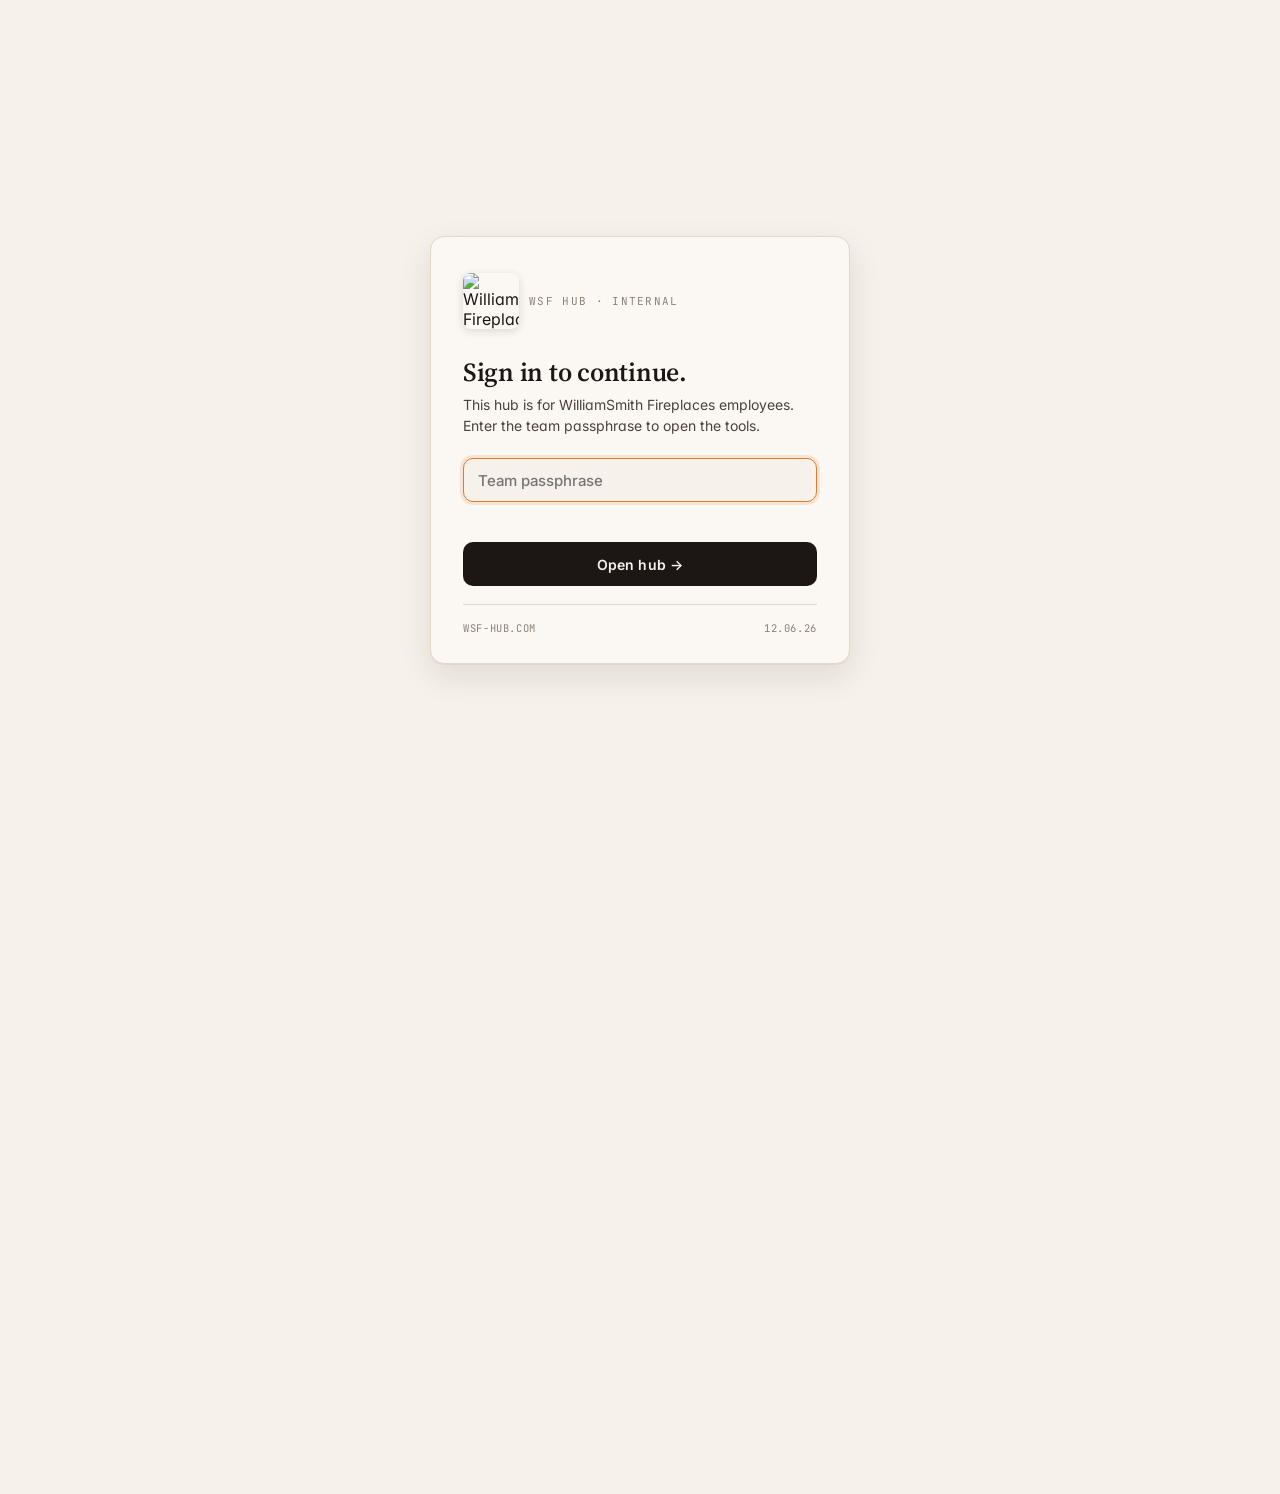
==== templates/ask.html @ b13383a4 "fix: serve correct /ask and /sop pages from Flask - /ask now renders ask.html (warm WSF Hub Internal" ====
<!doctype html>
<html lang="en">
<head>
<meta charset="utf-8" />
<meta name="viewport" content="width=device-width, initial-scale=1" />
<title>WSF Hub — Internal Tools</title>
<meta name="description" content="Internal hub for WilliamSmith Fireplaces employees." />
<link rel="preconnect" href="https://fonts.googleapis.com" />
<link rel="preconnect" href="https://fonts.gstatic.com" crossorigin />
<link href="https://fonts.googleapis.com/css2?family=Inter:wght@400;500;600;700&family=Source+Serif+4:ital,opsz,wght@0,8..60,500;0,8..60,600;1,8..60,500&family=JetBrains+Mono:wght@400;500&display=swap" rel="stylesheet" />
<style>
  :root {
    /* Colors — warm paper / dark ink, orange action accent matched to customer site */
    --bg:           #f6f1ea;        /* warm paper */
    --bg-elev:      #fbf8f3;        /* card surface */
    --bg-sunk:      #ede6dc;        /* recessed wells */
    --ink:          #1c1714;        /* near-black, warm */
    --ink-2:        #4a423b;        /* secondary text */
    --ink-3:        #8b8278;        /* tertiary / labels */
    --rule:         #e2d8c8;        /* divider lines */
    --rule-strong:  #c8bba5;
    --accent:       #e07a2c;        /* WSF orange */
    --accent-deep:  #b85d18;
    --accent-soft:  #f6e3d0;
    --ok:           #4f7a3a;
    --warn:         #c08a1a;
    --bad:          #b04a2c;

    --radius-sm: 6px;
    --radius:    10px;
    --radius-lg: 14px;

    --font-ui:    'Inter', -apple-system, BlinkMacSystemFont, sans-serif;
    --font-display: 'Source Serif 4', 'Source Serif Pro', Georgia, serif;
    --font-mono:  'JetBrains Mono', ui-monospace, Menlo, monospace;

    --shadow-sm: 0 1px 0 rgba(28,23,20,0.04), 0 1px 2px rgba(28,23,20,0.04);
    --shadow:    0 1px 0 rgba(28,23,20,0.04), 0 4px 12px rgba(28,23,20,0.06);
    --shadow-lg: 0 1px 0 rgba(28,23,20,0.04), 0 12px 32px rgba(28,23,20,0.10);
  }

  * { box-sizing: border-box; }
  html, body { margin: 0; padding: 0; }
  body {
    font-family: var(--font-ui);
    background: var(--bg);
    color: var(--ink);
    -webkit-font-smoothing: antialiased;
    text-rendering: optimizeLegibility;
    min-height: 100vh;
    font-feature-settings: "ss01", "cv11";
  }

  /* Subtle paper grain — very low contrast diagonal stripes */
  body::before {
    content: "";
    position: fixed; inset: 0;
    pointer-events: none;
    background-image: repeating-linear-gradient(
      135deg,
      rgba(28,23,20,0.012) 0 1px,
      transparent 1px 6px
    );
    z-index: 0;
  }

  /* ─── Gate ─── */
  .gate {
    position: fixed; inset: 0;
    z-index: 50;
    display: grid; place-items: center;
    background: var(--bg);
    transition: opacity .35s ease, visibility .35s;
  }
  .gate.hidden { opacity: 0; visibility: hidden; }
  .gate-card {
    width: min(420px, calc(100% - 32px));
    background: var(--bg-elev);
    border: 1px solid var(--rule);
    border-radius: var(--radius-lg);
    padding: 36px 32px 28px;
    box-shadow: var(--shadow-lg);
    text-align: left;
  }
  .gate-mark {
    display: flex; align-items: center; gap: 10px;
    margin-bottom: 28px;
  }
  .gate-mark .logo-glyph { width: 56px; height: 56px; border-radius: 8px; object-fit: cover; box-shadow: 0 2px 8px rgba(28,23,20,0.15); }
  .gate-mark span {
    font-family: var(--font-mono);
    font-size: 11px;
    letter-spacing: 0.12em;
    text-transform: uppercase;
    color: var(--ink-3);
  }
  .gate h1 {
    font-family: var(--font-display);
    font-weight: 600;
    font-size: 26px;
    line-height: 1.2;
    margin: 0 0 6px;
    letter-spacing: -0.01em;
  }
  .gate p {
    color: var(--ink-2);
    font-size: 14px;
    margin: 0 0 22px;
    line-height: 1.5;
  }
  .gate-form { display: flex; flex-direction: column; gap: 10px; }
  .gate-input {
    width: 100%;
    height: 44px;
    padding: 0 14px;
    background: var(--bg);
    border: 1px solid var(--rule);
    border-radius: var(--radius);
    font: 500 15px var(--font-ui);
    color: var(--ink);
    outline: none;
    transition: border-color .15s, box-shadow .15s;
  }
  .gate-input:focus {
    border-color: var(--accent);
    box-shadow: 0 0 0 3px rgba(224,122,44,0.15);
  }
  .gate-input.error {
    border-color: var(--bad);
    animation: shake .35s;
  }
  @keyframes shake {
    0%,100%{ transform: translateX(0); }
    25%{ transform: translateX(-4px); }
    75%{ transform: translateX(4px); }
  }
  .gate-btn {
    height: 44px;
    border: 0;
    border-radius: var(--radius);
    background: var(--ink);
    color: var(--bg);
    font: 600 14px var(--font-ui);
    letter-spacing: 0.01em;
    cursor: pointer;
    transition: background .15s, transform .05s;
  }
  .gate-btn:hover { background: #2a2320; }
  .gate-btn:active { transform: translateY(1px); }
  .gate-foot {
    margin-top: 18px;
    padding-top: 16px;
    border-top: 1px solid var(--rule);
    font-family: var(--font-mono);
    font-size: 10.5px;
    letter-spacing: 0.06em;
    color: var(--ink-3);
    display: flex; justify-content: space-between;
  }
  .gate-error {
    color: var(--bad);
    font-size: 12.5px;
    min-height: 16px;
    margin: 4px 2px 0;
  }

  /* ─── App shell ─── */
  .app {
    position: relative;
    z-index: 1;
    min-height: 100vh;
    display: flex; flex-direction: column;
    opacity: 0;
    transition: opacity .4s ease;
  }
  .app.ready { opacity: 1; }

  /* Header */
  header {
    border-bottom: 1px solid var(--rule);
    background: rgba(246,241,234,0.85);
    backdrop-filter: blur(8px);
    position: sticky; top: 0; z-index: 10;
  }
  .header-inner {
    max-width: 1180px;
    margin: 0 auto;
    padding: 14px 28px;
    display: flex; align-items: center; gap: 24px;
  }
  .brand {
    display: flex; align-items: center; gap: 10px;
    text-decoration: none;
    color: inherit;
  }
  .logo-glyph {
    width: 36px; height: 36px;
    flex: 0 0 auto;
    border-radius: 6px;
    object-fit: cover;
    box-shadow: 0 1px 3px rgba(28,23,20,0.18);
  }
  .gate-mark .logo-glyph { width: 56px; height: 56px; }
  .brand-name {
    display: flex; flex-direction: column; line-height: 1;
  }
  .brand-name .word {
    font-family: var(--font-display);
    font-weight: 600;
    font-size: 17px;
    letter-spacing: -0.005em;
  }
  .brand-name .sub {
    font-family: var(--font-mono);
    font-size: 9.5px;
    letter-spacing: 0.18em;
    text-transform: uppercase;
    color: var(--ink-3);
    margin-top: 4px;
  }

  .header-meta {
    margin-left: auto;
    display: flex; align-items: center; gap: 14px;
    font-family: var(--font-mono);
    font-size: 11px;
    color: var(--ink-2);
  }
  .header-date {
    letter-spacing: 0.04em;
    text-transform: uppercase;
    color: var(--ink-3);
  }
  .status-row { display: flex; gap: 8px; }
  .status-chip {
    display: inline-flex; align-items: center; gap: 6px;
    padding: 5px 9px 5px 8px;
    background: var(--bg-elev);
    border: 1px solid var(--rule);
    border-radius: 999px;
    font-family: var(--font-mono);
    font-size: 10.5px;
    letter-spacing: 0.04em;
    color: var(--ink-2);
    cursor: default;
    transition: border-color .15s;
  }
  .status-chip:hover { border-color: var(--rule-strong); }
  .status-dot {
    width: 6px; height: 6px;
    border-radius: 50%;
    background: var(--ok);
    box-shadow: 0 0 0 2px rgba(79,122,58,0.18);
    flex: 0 0 auto;
  }
  .status-chip.warn .status-dot { background: var(--warn); box-shadow: 0 0 0 2px rgba(192,138,26,0.18); }
  .status-chip.bad  .status-dot { background: var(--bad);  box-shadow: 0 0 0 2px rgba(176,74,44,0.18); }

  /* Hero */
  main {
    flex: 1;
    max-width: 880px;
    margin: 0 auto;
    padding: 64px 28px 80px;
    width: 100%;
  }

  .hero {
    text-align: center;
    margin-bottom: 32px;
  }
  .eyebrow {
    display: inline-flex; align-items: center; gap: 8px;
    padding: 6px 12px;
    background: var(--accent-soft);
    border-radius: 999px;
    font-family: var(--font-mono);
    font-size: 10.5px;
    letter-spacing: 0.14em;
    text-transform: uppercase;
    color: var(--accent-deep);
    margin-bottom: 20px;
  }
  .eyebrow::before {
    content: "";
    width: 5px; height: 5px; border-radius: 50%;
    background: var(--accent);
  }
  h1.hero-title {
    font-family: var(--font-display);
    font-weight: 600;
    font-size: clamp(34px, 5vw, 48px);
    line-height: 1.08;
    letter-spacing: -0.018em;
    margin: 0 0 14px;
    color: var(--ink);
    text-wrap: balance;
  }
  h1.hero-title em {
    font-style: italic;
    color: var(--accent-deep);
    font-weight: 500;
  }
  .hero-sub {
    font-size: 15.5px;
    color: var(--ink-2);
    margin: 0 auto;
    max-width: 540px;
    line-height: 1.55;
    text-wrap: pretty;
  }

  /* Search label */
  .search-label {
    text-align: center;
    font-family: var(--font-display);
    font-weight: 600;
    font-size: 28px;
    letter-spacing: -0.01em;
    color: var(--ink);
    margin: 12px 0 0;
  }

  /* Search */
  .search-wrap {
    margin: 36px auto 0;
    max-width: 720px;
    position: relative;
  }
  .search-shell {
    background: var(--bg-elev);
    border: 1px solid var(--rule);
    border-radius: var(--radius-lg);
    box-shadow: var(--shadow);
    transition: border-color .15s, box-shadow .15s;
    overflow: hidden;
  }
  .search-shell:focus-within {
    border-color: var(--accent);
    box-shadow: 0 0 0 4px rgba(224,122,44,0.12), var(--shadow);
  }
  .search-input-row {
    display: flex; align-items: stretch;
  }
  .search-icon {
    display: grid; place-items: center;
    padding-left: 18px;
    color: var(--ink-3);
    flex: 0 0 auto;
  }
  .search-input {
    flex: 1;
    border: 0;
    background: transparent;
    padding: 18px 14px 18px 12px;
    font: 400 16px var(--font-ui);
    color: var(--ink);
    outline: none;
    resize: none;
    line-height: 1.5;
    font-family: var(--font-ui);
    min-height: 56px;
    max-height: 200px;
  }
  .search-input::placeholder { color: var(--ink-3); }
  .search-actions {
    display: flex; align-items: flex-end;
    padding: 10px 10px 10px 0;
  }
  .ask-btn {
    display: inline-flex; align-items: center; gap: 8px;
    height: 40px;
    padding: 0 16px 0 14px;
    background: var(--accent);
    border: 0;
    color: white;
    border-radius: 8px;
    font: 600 13.5px var(--font-ui);
    cursor: pointer;
    transition: background .15s, transform .05s;
    letter-spacing: 0.005em;
  }
  .ask-btn:hover { background: var(--accent-deep); }
  .ask-btn:active { transform: translateY(1px); }
  .ask-btn:disabled { background: var(--rule-strong); cursor: not-allowed; }
  .ask-btn svg { transition: transform .2s; }
  .ask-btn:hover svg { transform: translateX(2px); }

  .search-foot {
    border-top: 1px solid var(--rule);
    padding: 10px 16px;
    display: flex; align-items: center; justify-content: space-between;
    font-family: var(--font-mono);
    font-size: 10.5px;
    color: var(--ink-3);
    letter-spacing: 0.04em;
    text-transform: uppercase;
  }
  .search-foot .kbd {
    display: inline-flex; gap: 4px;
  }
  .kbd-key {
    font-family: var(--font-mono);
    background: var(--bg);
    border: 1px solid var(--rule);
    border-bottom-width: 2px;
    border-radius: 4px;
    padding: 1px 5px;
    color: var(--ink-2);
    font-size: 10px;
  }

  /* Suggestion chips */
  .suggestions {
    display: flex; flex-wrap: wrap; gap: 8px;
    justify-content: center;
    margin-top: 18px;
  }
  .suggest-chip {
    background: transparent;
    border: 1px dashed var(--rule-strong);
    color: var(--ink-2);
    padding: 7px 12px;
    border-radius: 999px;
    font: 500 12.5px var(--font-ui);
    cursor: pointer;
    transition: all .15s;
  }
  .suggest-chip:hover {
    background: var(--accent-soft);
    border-color: var(--accent);
    border-style: solid;
    color: var(--accent-deep);
  }

  /* Section heading */
  .section {
    margin-top: 64px;
  }
  .section-head {
    display: flex; align-items: baseline; gap: 12px;
    margin-bottom: 18px;
    padding-bottom: 12px;
    border-bottom: 1px solid var(--rule);
  }
  .section-num {
    font-family: var(--font-mono);
    font-size: 11px;
    letter-spacing: 0.1em;
    color: var(--accent);
    font-weight: 500;
  }
  .section-title {
    font-family: var(--font-display);
    font-weight: 600;
    font-size: 18px;
    letter-spacing: -0.005em;
    color: var(--ink);
  }
  .section-meta {
    margin-left: auto;
    font-family: var(--font-mono);
    font-size: 10.5px;
    letter-spacing: 0.06em;
    text-transform: uppercase;
    color: var(--ink-3);
  }
  .section-meta a {
    color: var(--ink-3);
    text-decoration: none;
    border-bottom: 1px dotted var(--ink-3);
    transition: color .15s, border-color .15s;
  }
  .section-meta a:hover { color: var(--accent); border-color: var(--accent); }
  .section-meta button {
    background: transparent; border: 0;
    font: inherit; color: inherit;
    cursor: pointer; padding: 0;
    border-bottom: 1px dotted currentColor;
  }
  .section-meta button:hover { color: var(--accent); }

  /* Tools grid */
  .tools-grid {
    display: grid;
    grid-template-columns: repeat(2, 1fr);
    grid-auto-rows: min-content;
    align-items: start;
    gap: 14px;
  }
  @media (min-width: 880px) {
    .tools-grid { grid-template-columns: repeat(4, 1fr); }
  }
  @media (max-width: 520px) {
    .tools-grid { grid-template-columns: 1fr; }
    .header-meta .header-date { display: none; }
  }
  .tool-card {
    display: flex; flex-direction: column;
    background: var(--bg-elev);
    border: 1px solid var(--rule);
    border-radius: var(--radius-lg);
    padding: 22px 22px 20px;
    text-decoration: none;
    color: inherit;
    transition: border-color .15s, transform .15s, box-shadow .15s;
    position: relative;
    min-height: 168px;
    align-self: start;
  }
  .tool-card:hover {
    border-color: var(--rule-strong);
    transform: translateY(-2px);
    box-shadow: var(--shadow);
  }
  .tool-icon {
    width: 36px; height: 36px;
    border-radius: 9px;
    background: var(--accent-soft);
    color: var(--accent-deep);
    display: grid; place-items: center;
    margin-bottom: 14px;
    transition: background .2s, color .2s;
  }
  .tool-card:hover .tool-icon {
    background: var(--accent);
    color: white;
  }
  .tool-name {
    font: 600 15.5px var(--font-ui);
    letter-spacing: -0.005em;
    margin-bottom: 4px;
  }
  .tool-desc {
    font-size: 13px;
    color: var(--ink-2);
    line-height: 1.45;
    flex: 1;
  }
  .tool-sublist {
    list-style: none;
    margin: 10px 0 0;
    padding: 0;
    display: flex; flex-direction: column; gap: 4px;
    font: 500 11.5px var(--font-mono);
    color: var(--ink-3);
    letter-spacing: 0.01em;
  }
  .tool-sublist li {
    display: flex; align-items: center; gap: 7px;
    line-height: 1.35;
  }
  .tool-sublist li::before {
    content: "";
    width: 4px; height: 4px;
    border-radius: 50%;
    background: var(--rule-strong);
    flex: 0 0 auto;
    transition: background .15s;
  }
  .tool-card:hover .tool-sublist li::before { background: var(--accent); }
  .tool-foot {
    display: flex; align-items: center; justify-content: space-between;
    margin-top: 14px;
    font-family: var(--font-mono);
    font-size: 10px;
    letter-spacing: 0.08em;
    text-transform: uppercase;
    color: var(--ink-3);
  }
  .tool-foot .arrow {
    transition: transform .15s;
  }
  .tool-card:hover .tool-foot .arrow {
    transform: translateX(3px);
    color: var(--accent);
  }

  /* WIP bucket card */
  /* Tool readiness battery (top-right corner of tile) */
  .tool-battery {
    position: absolute; top: 14px; right: 14px;
    display: inline-flex; align-items: center; gap: 5px;
    font-family: 'JetBrains Mono', ui-monospace, monospace;
    font-size: 9.5px; letter-spacing: 0.06em;
    color: var(--ink-3); text-transform: uppercase;
  }
  .tool-battery .battery-shell {
    width: 22px; height: 10px;
    border: 1px solid var(--rule-strong);
    border-radius: 2px;
    position: relative; padding: 1px;
    display: block;
  }
  .tool-battery .battery-shell::after {
    content: ""; position: absolute;
    top: 2px; right: -3px; width: 2px; height: 4px;
    background: var(--rule-strong); border-radius: 0 1px 1px 0;
  }
  .tool-battery .battery-fill {
    display: block; height: 100%;
    background: var(--accent);
    border-radius: 1px;
    transition: width .25s;
  }
  .tool-battery[data-pct="100"] .battery-fill { background: oklch(0.6 0.12 145); }
  .tool-battery[data-pct="0"]   .battery-fill { background: var(--rule-strong); opacity: 0.4; }

  .tool-card-bucket { cursor: default; }
  .tool-card-bucket:hover { transform: none; border-color: var(--rule); box-shadow: var(--shadow); }
  .tool-card-bucket:hover .tool-icon { background: var(--bg-sunk); color: var(--ink); }
  .tool-card .wip-pill {
    display: inline-block;
    margin-left: 8px;
    font: 600 9.5px var(--font-mono);
    letter-spacing: 0.12em;
    text-transform: uppercase;
    color: var(--accent-deep);
    background: var(--accent-soft);
    border: 1px solid #e8c8a3;
    border-radius: 4px;
    padding: 1px 6px;
    vertical-align: 2px;
  }
  .wip-list {
    list-style: none;
    margin: 12px 0 0;
    padding: 0;
    display: flex;
    flex-direction: column;
    gap: 1px;
    background: var(--rule);
    border: 1px solid var(--rule);
    border-radius: 8px;
    overflow: hidden;
  }
  .wip-list li { margin: 0; }
  .wip-list a {
    display: grid;
    grid-template-columns: 1fr auto;
    grid-template-rows: auto auto;
    column-gap: 10px;
    align-items: center;
    padding: 10px 12px;
    background: var(--bg-elev);
    text-decoration: none;
    color: var(--ink);
    transition: background .12s, color .12s;
  }
  .wip-list a:hover { background: var(--bg); }
  .wip-list .wip-name { font-weight: 600; font-size: 13px; }
  .wip-list .wip-meta {
    grid-column: 1 / 2;
    font-size: 11.5px;
    color: var(--ink-3);
    line-height: 1.4;
  }
  .wip-list .arrow {
    grid-column: 2 / 3;
    grid-row: 1 / 3;
    align-self: center;
    color: var(--ink-3);
    transition: transform .15s, color .15s;
  }
  .wip-list a:hover .arrow { color: var(--accent); transform: translateX(3px); }

  /* Brainstorm card */
  .tool-card-brainstorm { cursor: default; }
  .tool-card-brainstorm:hover { transform: none; border-color: var(--rule); box-shadow: var(--shadow); }
  .tool-card-brainstorm:hover .tool-icon { background: var(--bg-sunk); color: var(--ink); }
  .brainstorm-area {
    margin-top: 10px;
    width: 100%;
    min-height: 70px;
    border: 1px dashed var(--rule-strong);
    background: var(--bg);
    border-radius: 8px;
    padding: 10px 12px;
    font: 13px var(--font-ui);
    color: var(--ink);
    line-height: 1.5;
    resize: vertical;
    outline: none;
    transition: border-color .15s, box-shadow .15s;
  }
  .brainstorm-area::placeholder { color: var(--ink-3); }
  .brainstorm-area:focus { border-color: var(--accent); border-style: solid; box-shadow: 0 0 0 3px var(--accent-soft); }
  .brainstorm-actions {
    display: flex; align-items: center; gap: 10px;
    margin-top: 10px;
  }
  .btn-save {
    flex: 1;
    background: var(--ink); color: var(--bg);
    border: 0; border-radius: 8px;
    padding: 9px 14px;
    font: 600 13px var(--font-ui);
    cursor: pointer;
    transition: background .12s, transform .05s;
  }
  .btn-save:hover { background: #000; }
  .btn-save:active { transform: translateY(1px); }
  .btn-save:disabled { background: var(--bg-sunk); color: var(--ink-3); cursor: not-allowed; }
  .brainstorm-count {
    font-family: var(--font-mono);
    font-size: 10.5px;
    letter-spacing: 0.08em;
    text-transform: uppercase;
    color: var(--ink-3);
  }
  .brainstorm-list {
    list-style: none;
    margin: 12px 0 0;
    padding: 0;
    display: flex;
    flex-direction: column;
    gap: 6px;
    max-height: 200px;
    overflow-y: auto;
  }
  .brainstorm-list li {
    background: var(--bg);
    border: 1px solid var(--rule);
    border-radius: 8px;
    padding: 8px 10px;
    display: grid;
    grid-template-columns: 1fr auto;
    grid-template-rows: auto auto;
    column-gap: 8px;
    font-size: 12.5px;
    line-height: 1.45;
    color: var(--ink);
  }
  .brainstorm-list .meta {
    grid-column: 1 / 2;
    font-family: var(--font-mono);
    font-size: 10px;
    letter-spacing: 0.08em;
    text-transform: uppercase;
    color: var(--ink-3);
    margin-top: 3px;
  }
  .brainstorm-list .delete {
    grid-column: 2 / 3;
    grid-row: 1 / 3;
    align-self: center;
    background: transparent; border: 0;
    color: var(--ink-3);
    font-size: 16px; line-height: 1;
    width: 22px; height: 22px;
    border-radius: 4px;
    cursor: pointer;
  }
  .brainstorm-list .delete:hover { background: var(--bg-sunk); color: var(--bad); }
  .brainstorm-empty {
    font-family: var(--font-mono);
    font-size: 10.5px;
    letter-spacing: 0.08em;
    text-transform: uppercase;
    color: var(--ink-3);
    text-align: center;
    padding: 8px 0 2px;
  }

  /* Recent list */
  .recents {
    background: var(--bg-elev);
    border: 1px solid var(--rule);
    border-radius: var(--radius-lg);
    overflow: hidden;
  }
  .recent-row {
    display: flex; align-items: center; gap: 14px;
    padding: 14px 18px;
    border-bottom: 1px solid var(--rule);
    cursor: pointer;
    background: transparent;
    border-left: 0; border-right: 0; border-top: 0;
    width: 100%;
    text-align: left;
    font: inherit; color: inherit;
    transition: background .12s;
  }
  .recent-row:last-child { border-bottom: 0; }
  .recent-row:hover { background: var(--bg-sunk); }
  .recent-row .recent-icon {
    width: 26px; height: 26px;
    border-radius: 6px;
    background: var(--bg-sunk);
    color: var(--ink-3);
    display: grid; place-items: center;
    flex: 0 0 auto;
    transition: background .15s, color .15s;
  }
  .recent-row:hover .recent-icon { background: var(--accent-soft); color: var(--accent-deep); }
  .recent-text {
    flex: 1;
    font-size: 14px;
    color: var(--ink);
    overflow: hidden;
    text-overflow: ellipsis;
    white-space: nowrap;
  }
  .recent-time {
    font-family: var(--font-mono);
    font-size: 10.5px;
    color: var(--ink-3);
    letter-spacing: 0.04em;
    text-transform: uppercase;
    flex: 0 0 auto;
  }
  .recent-empty {
    padding: 36px 24px;
    text-align: center;
    color: var(--ink-3);
    font-size: 13px;
  }
  .recent-empty .mono {
    font-family: var(--font-mono);
    font-size: 11px;
    letter-spacing: 0.06em;
    text-transform: uppercase;
    margin-top: 6px;
    color: var(--ink-3);
    opacity: .7;
  }

  /* Footer */
  footer {
    border-top: 1px solid var(--rule);
    padding: 22px 28px;
    margin-top: 60px;
    color: var(--ink-3);
    font-family: var(--font-mono);
    font-size: 10.5px;
    letter-spacing: 0.06em;
    text-transform: uppercase;
  }
  .footer-inner {
    max-width: 1180px;
    margin: 0 auto;
    display: flex; align-items: center; gap: 16px;
  }
  .footer-inner .sep { color: var(--rule-strong); }
  .footer-inner a { color: inherit; text-decoration: none; border-bottom: 1px dotted currentColor; }
  .footer-inner a:hover { color: var(--accent); }
  .footer-right { margin-left: auto; }

  /* Toast */
  .toast {
    position: fixed;
    bottom: 24px; left: 50%;
    transform: translateX(-50%) translateY(20px);
    background: var(--ink);
    color: var(--bg);
    padding: 11px 16px;
    border-radius: 8px;
    font: 500 13px var(--font-ui);
    box-shadow: var(--shadow-lg);
    opacity: 0;
    pointer-events: none;
    transition: opacity .2s, transform .2s;
    z-index: 30;
  }
  .toast.show {
    opacity: 1;
    transform: translateX(-50%) translateY(0);
  }
</style>
</head>
<body>

<template id="__bundler_thumbnail">
  <svg xmlns="http://www.w3.org/2000/svg" viewBox="0 0 200 200">
    <rect width="200" height="200" fill="#f6f1ea"/>
    <g transform="translate(50 55) scale(1.0)">
      <path d="M 4,42 C 4,40 6,38 8,37 L 22,30 L 38,23 L 54,18 L 68,15 L 80,15 L 88,18 C 90,20 91,23 92,26 L 94,34 L 95,42 L 94,50 L 91,57 L 86,63 L 78,69 L 68,74 L 56,78 L 44,80 L 34,76 C 28,72 24,66 20,58 L 14,46 L 8,46 Z" fill="#1c1714"/>
      <g transform="translate(64 28) scale(1.3)">
        <path d="M8 0 C 9 4, 14 6, 14 11 C 14 14, 11.5 15, 11 13 C 11 16, 13 18, 13 21 C 13 25, 10 27, 8 27 C 6 27, 3 25, 3 21 C 3 18, 5 16.5, 5 13.5 C 5 15.5, 2.5 15, 2.5 11.5 C 2.5 8, 6 6, 8 0 Z" fill="#e07a2c"/>
      </g>
    </g>
  </svg>
</template>

<!-- ─── Logo glyph (used in multiple places) ─── -->
<svg width="0" height="0" style="position:absolute" aria-hidden="true">
  <defs>
    <symbol id="wsf-mark" viewBox="0 0 100 90">
      <!-- South Carolina state silhouette - traced from public domain US states data.
           Triangular wedge with: angular NW corner, gentle N border, curved Atlantic coast SE. -->
      <path d="M 4,42
               C 4,40 6,38 8,37
               L 22,30 L 38,23 L 54,18 L 68,15 L 80,15 L 88,18
               C 90,20 91,23 92,26
               L 94,34 L 95,42 L 94,50 L 91,57 L 86,63
               L 78,69 L 68,74 L 56,78 L 44,80 L 34,76
               C 28,72 24,66 20,58
               L 14,46 L 8,46 Z" fill="#1c1714"/>
      <!-- Flame over Charleston / lowcountry -->
      <g transform="translate(64 28) scale(1.3)">
        <path d="M8 0 C 9 4, 14 6, 14 11 C 14 14, 11.5 15, 11 13 C 11 16, 13 18, 13 21 C 13 25, 10 27, 8 27 C 6 27, 3 25, 3 21 C 3 18, 5 16.5, 5 13.5 C 5 15.5, 2.5 15, 2.5 11.5 C 2.5 8, 6 6, 8 0 Z" fill="#e07a2c"/>
      </g>
    </symbol>
  </defs>
</svg>

<!-- ─── Password gate ─── -->
<div class="gate" id="gate">
  <div class="gate-card">
    <div class="gate-mark">
      <img src="assets/wsf-mark-glyph.png" class="logo-glyph" alt="WilliamSmith Fireplaces" />
      <span>WSF Hub · Internal</span>
    </div>
    <h1>Sign in to continue.</h1>
    <p>This hub is for WilliamSmith Fireplaces employees. Enter the team passphrase to open the tools.</p>
    <form class="gate-form" id="gateForm" autocomplete="off">
      <input type="password" class="gate-input" id="gatePass" placeholder="Team passphrase" autofocus />
      <div class="gate-error" id="gateError">&nbsp;</div>
      <button type="submit" class="gate-btn">Open hub →</button>
    </form>
    <div class="gate-foot">
      <span>WSF-HUB.COM</span>
      <span id="gateDate"></span>
    </div>
  </div>
</div>

<!-- ─── App ─── -->
<div class="app" id="app">
  <header>
    <div class="header-inner">
      <a class="brand" href="/">
        <img src="assets/wsf-mark-glyph.png" class="logo-glyph" alt="WilliamSmith Fireplaces" />
        <div class="brand-name">
          <span class="word">WSF Hub</span>
          <span class="sub">Internal · WilliamSmith Fireplaces</span>
        </div>
      </a>
      <div class="header-meta">
        <span class="header-date" id="headerDate"></span>
        <div class="status-row" id="statusRow">
          <span class="status-chip" title="Nightly Supabase sync ran 03:14 ET — all tables fresh">
            <span class="status-dot"></span>SYNC OK
          </span>
          <span class="status-chip" title="Today's digest posted to Notion at 08:01 ET">
            <span class="status-dot"></span>DIGEST POSTED
          </span>
          <span class="status-chip" title="MCP server reachable — last health check 200 OK">
            <span class="status-dot"></span>MCP UP
          </span>
        </div>
      </div>
    </div>
  </header>

  <main>
    <!-- Search -->
    <section class="hero">
      <div class="search-label">Ask Anything…</div>
      <div class="search-wrap">
        <div class="search-shell">
          <div class="search-input-row">
            <div class="search-icon">
              <svg width="20" height="20" viewBox="0 0 24 24" fill="none" stroke="currentColor" stroke-width="1.8" stroke-linecap="round" stroke-linejoin="round">
                <circle cx="11" cy="11" r="7"/>
                <path d="m20 20-3.5-3.5"/>
              </svg>
            </div>
            <textarea class="search-input" id="searchInput" placeholder="e.g. how many gas log installs on Kiawah in Q1 of this year" rows="1"></textarea>
            <div class="search-actions">
              <button class="ask-btn" id="askBtn" type="button">
                Ask
                <svg width="14" height="14" viewBox="0 0 24 24" fill="none" stroke="currentColor" stroke-width="2.2" stroke-linecap="round" stroke-linejoin="round">
                  <path d="M5 12h14"/><path d="m13 5 7 7-7 7"/>
                </svg>
              </button>
            </div>
          </div>
          <div class="search-foot">
            <span>Routes to Claude · Ask WilliamSmith MCP</span>
            <span class="kbd">
              <span class="kbd-key">⌘</span><span class="kbd-key">↵</span> to send
            </span>
          </div>
        </div>

        <div class="suggestions" id="suggestions">
          <button class="suggest-chip" data-q="Show me today's daily digest summary.">Today's digest</button>
          <button class="suggest-chip" data-q="Which approved estimates have a deposit paid but no install date?">Deposit paid · no install date</button>
          <button class="suggest-chip" data-q="What's our callback rate this week vs the 4-week average?">Callback rate</button>
          <button class="suggest-chip" data-q="Top 5 reps by pipeline value right now.">Top reps</button>
          <button class="suggest-chip" data-q="Any open tasks assigned to inactive employees?">Inactive assignments</button>
        </div>
      </div>
    </section>

    <!-- Tools -->
    <section class="section">
      <div class="section-head">
        <span class="section-num">01</span>
        <span class="section-title">Tools</span>
        <span class="section-meta">4 SHORTCUTS</span>
      </div>
      <div class="tools-grid">
        <a class="tool-card" href="https://app.striven.com/" target="_blank" rel="noopener noreferrer">
          <span class="tool-battery" data-pct="100" title="Connected"><span class="battery-shell"><span class="battery-fill" style="width:100%"></span></span>LIVE</span>
          <div class="tool-icon">
            <svg width="20" height="20" viewBox="0 0 24 24" fill="none" stroke="currentColor" stroke-width="1.8" stroke-linecap="round" stroke-linejoin="round">
              <rect x="3" y="4" width="18" height="16" rx="2"/>
              <path d="M3 9h18"/><path d="M9 4v16"/>
            </svg>
          </div>
          <div class="tool-name">Striven</div>
          <div class="tool-desc">Estimates, invoices, tasks, customers.</div>
          <div class="tool-foot">
            <span>app.striven.com</span>
            <span class="arrow">→</span>
          </div>
        </a>

        <a class="tool-card" href="https://wsf-hub-tools.pages.dev/" target="_blank" rel="noopener noreferrer">
          <span class="tool-battery" data-pct="72" title="72% of tool registry up to date"><span class="battery-shell"><span class="battery-fill" style="width:72%"></span></span>72%</span>
          <div class="tool-icon">
            <svg width="20" height="20" viewBox="0 0 24 24" fill="none" stroke="currentColor" stroke-width="1.8" stroke-linecap="round" stroke-linejoin="round">
              <rect x="3" y="5" width="18" height="14" rx="2"/>
              <path d="M7 8v8"/><path d="M10 8v8"/><path d="M13 8v8"/><path d="M17 8v8"/>
            </svg>
          </div>
          <div class="tool-name">Barcode Scanner for Inventory</div>
          <div class="tool-desc">Field tool tracker — check-out, check-in, spot checks, asset registry.</div>
          <ul class="tool-sublist">
            <li>Scan barcodes &middot; Bluetooth/USB or camera</li>
            <li>Log entries &middot; check-out / in / spot</li>
            <li>Asset registry &middot; serials &amp; condition</li>
            <li>Export &middot; PDF &amp; CSV scan log</li>
          </ul>
          <div class="tool-foot">
            <span>wsf-hub-tools.pages.dev</span>
            <span class="arrow">→</span>
          </div>
        </a>

        <div class="tool-card tool-card-bucket" aria-label="Tools In Progress">
          <div class="tool-icon">
            <svg width="20" height="20" viewBox="0 0 24 24" fill="none" stroke="currentColor" stroke-width="1.8" stroke-linecap="round" stroke-linejoin="round">
              <path d="M3 7l3-3h12l3 3"/>
              <path d="M3 7v12a2 2 0 0 0 2 2h14a2 2 0 0 0 2-2V7"/>
              <path d="M9 11h6"/>
            </svg>
          </div>
          <div class="tool-name">Tools In Progress<span class="wip-pill">WIP</span></div>
          <div class="tool-desc">Prototypes being road-tested. Click any to open.</div>
          <ul class="wip-list">
            <li>
              <a href="https://www.notion.so/34ff2394ad6b8129bac1da9eedfef721" target="_blank" rel="noopener noreferrer">
                <span class="wip-name">Daily Digest</span>
                <span class="wip-meta">Notion · 8 AM operational flags</span>
                <span class="arrow">→</span>
              </a>
            </li>
            <li>
              <a href="manuals.html">
                <span class="wip-name">Install Manuals</span>
                <span class="wip-meta">Searchable wiring · venting · gas · parts</span>
                <span class="arrow">→</span>
              </a>
            </li>
            <li>
              <a href="estimate-checker.html">
                <span class="wip-name">Estimate Checker</span>
                <span class="wip-meta">Sales rep estimate audit · brand · margin · travel</span>
                <span class="arrow">→</span>
              </a>
            </li>
            <li>
              <a href="scheduler.html">
                <span class="wip-name">Route Planner</span>
                <span class="wip-meta">Bridge-aware route optimization · run-sheets</span>
                <span class="arrow">→</span>
              </a>
            </li>
          </ul>
        </div>

        <div class="tool-card tool-card-brainstorm" aria-label="Brainstorming">
          <div class="tool-icon">
            <svg width="20" height="20" viewBox="0 0 24 24" fill="none" stroke="currentColor" stroke-width="1.8" stroke-linecap="round" stroke-linejoin="round">
              <path d="M9 18h6"/>
              <path d="M10 22h4"/>
              <path d="M12 2a7 7 0 0 0-4 12.7c.6.5 1 1.2 1 2V18h6v-1.3c0-.8.4-1.5 1-2A7 7 0 0 0 12 2z"/>
            </svg>
          </div>
          <div class="tool-name">Brainstorming</div>
          <div class="tool-desc">Capture ideas and projects to revisit later. Saved on this device.</div>
          <textarea id="brainstormPad" class="brainstorm-area" placeholder="Type an idea… ⌘+Enter to save"></textarea>
          <div class="brainstorm-actions">
            <button type="button" class="btn-save" id="brainstormSave">Save idea</button>
            <span class="brainstorm-count" id="brainstormCount">0 saved</span>
          </div>
          <ul class="brainstorm-list" id="brainstormList"></ul>
        </div>
      </div>
    </section>

    <!-- Recent -->
    <section class="section">
      <div class="section-head">
        <span class="section-num">02</span>
        <span class="section-title">Recent questions</span>
        <span class="section-meta">
          <button id="clearRecents" type="button">Clear all</button>
        </span>
      </div>
      <div class="recents" id="recentsList">
        <div class="recent-empty">
          No recent questions yet.
          <div class="mono">Your last 8 will appear here.</div>
        </div>
      </div>
    </section>
  </main>

  <footer>
    <div class="footer-inner">
      <span>© 2026 WilliamSmith Fireplaces</span>
      <span class="sep">·</span>
      <a href="https://williamsmithfireplaces.com" target="_blank" rel="noopener noreferrer">Customer site</a>
      <span class="sep">·</span>
      <span>Internal use only</span>
      <span class="footer-right">v1.0.0</span>
    </div>
  </footer>
</div>

<div class="toast" id="toast">Saved.</div>

<script>
(() => {
  // ─── Config ────────────────────────────────────────────────
  // Shared password (client-side hash). Default: "fireplace"
  // To change: open the browser console, run:
  //   await crypto.subtle.digest('SHA-256', new TextEncoder().encode('your-new-password'))
  //     .then(b => Array.from(new Uint8Array(b)).map(x=>x.toString(16).padStart(2,'0')).join(''));
  // Then paste the result below.
  // SHA-256 of the team passphrase. To rotate, run in the browser console:
  //   crypto.subtle.digest('SHA-256', new TextEncoder().encode('new-pass'))
  //     .then(b => console.log([...new Uint8Array(b)].map(x=>x.toString(16).padStart(2,'0')).join('')))
  // Then paste the result below. For real security, layer Cloudflare Access on this domain.
  // Accepts either "fireplace" or "fireplaces".
  const PASS_HASHES = [
    'b9e00cabae41376d78919263b4c3eaded3f6f38ae8f84164d913af323576d60b', // fireplace
    'ced3d576ec8d770463b478be7c152e44862d35153438f71e6529a1c2d1bf8ae9'  // fireplaces
  ];
  const PLAINTEXT_FALLBACK = null;

  const STORAGE_AUTH = 'wsfhub.auth.v1';
  const STORAGE_RECENTS = 'wsfhub.recents.v1';
  const MAX_RECENTS = 8;

  // ─── Helpers ───────────────────────────────────────────────
  const $ = (s, root = document) => root.querySelector(s);
  const $$ = (s, root = document) => [...root.querySelectorAll(s)];

  async function sha256(text) {
    const buf = await crypto.subtle.digest('SHA-256', new TextEncoder().encode(text));
    return [...new Uint8Array(buf)].map(b => b.toString(16).padStart(2, '0')).join('');
  }

  function fmtDate(d = new Date()) {
    const day = d.toLocaleDateString('en-US', { weekday: 'long' });
    const m = d.toLocaleDateString('en-US', { month: 'short' });
    const dd = d.getDate();
    const yyyy = d.getFullYear();
    return `${day}, ${m} ${dd}, ${yyyy}`;
  }
  function fmtRelative(ts) {
    const diff = (Date.now() - ts) / 1000;
    if (diff < 60) return 'JUST NOW';
    if (diff < 3600) return Math.floor(diff/60) + 'M AGO';
    if (diff < 86400) return Math.floor(diff/3600) + 'H AGO';
    if (diff < 86400*7) return Math.floor(diff/86400) + 'D AGO';
    return new Date(ts).toLocaleDateString('en-US', { month: 'short', day: 'numeric' }).toUpperCase();
  }

  function showToast(msg) {
    const t = $('#toast');
    t.textContent = msg;
    t.classList.add('show');
    clearTimeout(t._h);
    t._h = setTimeout(() => t.classList.remove('show'), 1800);
  }

  // ─── Date in header + gate ─────────────────────────────────
  $('#headerDate').textContent = fmtDate().toUpperCase();
  $('#gateDate').textContent = new Date().toLocaleDateString('en-US', {
    month: '2-digit', day: '2-digit', year: '2-digit'
  }).replace(/\//g, '.');

  // ─── Gate ──────────────────────────────────────────────────
  const gate = $('#gate');
  const app = $('#app');

  function unlock() {
    sessionStorage.setItem(STORAGE_AUTH, '1');
    gate.classList.add('hidden');
    requestAnimationFrame(() => app.classList.add('ready'));
    // Focus search after fade
    setTimeout(() => $('#searchInput').focus(), 350);
  }

  if (sessionStorage.getItem(STORAGE_AUTH) === '1') {
    unlock();
  }

  $('#gateForm').addEventListener('submit', async (e) => {
    e.preventDefault();
    const inp = $('#gatePass');
    const err = $('#gateError');
    const val = inp.value.trim();
    if (!val) return;

    const hash = await sha256(val);
    const ok = PASS_HASHES.includes(hash) || (PLAINTEXT_FALLBACK && val === PLAINTEXT_FALLBACK);
    if (ok) {
      err.textContent = '';
      inp.classList.remove('error');
      unlock();
    } else {
      err.textContent = 'That passphrase didn\u2019t match. Try again.';
      inp.classList.add('error');
      inp.value = '';
      inp.focus();
      setTimeout(() => inp.classList.remove('error'), 400);
    }
  });

  // ─── Search ────────────────────────────────────────────────
  const searchInput = $('#searchInput');
  const askBtn = $('#askBtn');

  function autosize() {
    searchInput.style.height = 'auto';
    searchInput.style.height = Math.min(searchInput.scrollHeight, 200) + 'px';
  }
  searchInput.addEventListener('input', autosize);

  function ask(question) {
    const q = (question || '').trim();
    if (!q) {
      searchInput.focus();
      return;
    }
    saveRecent(q);
    // Route to Claude.ai with the question as a prefilled prompt.
    // The "Ask WilliamSmith" project on Claude.ai is connected to the MCP server,
    // so any new chat there has Striven/Supabase data in context.
    // claude.ai/new accepts a `q` query param for prefilled prompts.
    const url = 'https://claude.ai/new?q=' + encodeURIComponent(q);
    window.open(url, '_blank', 'noopener,noreferrer');
  }

  askBtn.addEventListener('click', () => ask(searchInput.value));
  searchInput.addEventListener('keydown', (e) => {
    if ((e.metaKey || e.ctrlKey) && e.key === 'Enter') {
      e.preventDefault();
      ask(searchInput.value);
    } else if (e.key === 'Enter' && !e.shiftKey) {
      e.preventDefault();
      ask(searchInput.value);
    }
  });

  // Suggestion chips
  $$('.suggest-chip').forEach(chip => {
    chip.addEventListener('click', () => {
      searchInput.value = chip.dataset.q;
      autosize();
      searchInput.focus();
    });
  });

  // ─── Recents ───────────────────────────────────────────────
  function loadRecents() {
    try { return JSON.parse(localStorage.getItem(STORAGE_RECENTS) || '[]'); }
    catch { return []; }
  }
  function saveRecent(q) {
    const list = loadRecents().filter(r => r.q !== q);
    list.unshift({ q, t: Date.now() });
    localStorage.setItem(STORAGE_RECENTS, JSON.stringify(list.slice(0, MAX_RECENTS)));
    renderRecents();
  }
  function clearRecents() {
    localStorage.removeItem(STORAGE_RECENTS);
    renderRecents();
    showToast('Recent questions cleared.');
  }
  function renderRecents() {
    const list = loadRecents();
    const root = $('#recentsList');
    if (!list.length) {
      root.innerHTML = `
        <div class="recent-empty">
          No recent questions yet.
          <div class="mono">Your last ${MAX_RECENTS} will appear here.</div>
        </div>`;
      return;
    }
    root.innerHTML = list.map((r, i) => `
      <button class="recent-row" data-i="${i}" type="button" title="Click to ask again">
        <span class="recent-icon">
          <svg width="14" height="14" viewBox="0 0 24 24" fill="none" stroke="currentColor" stroke-width="2" stroke-linecap="round" stroke-linejoin="round">
            <path d="M12 8v4l3 2"/><circle cx="12" cy="12" r="9"/>
          </svg>
        </span>
        <span class="recent-text">${escapeHtml(r.q)}</span>
        <span class="recent-time">${fmtRelative(r.t)}</span>
      </button>
    `).join('');
    $$('.recent-row', root).forEach(row => {
      row.addEventListener('click', () => {
        const i = +row.dataset.i;
        const q = loadRecents()[i]?.q;
        if (q) {
          searchInput.value = q;
          autosize();
          ask(q);
        }
      });
    });
  }
  function escapeHtml(s) {
    return s.replace(/[&<>"']/g, c => ({'&':'&amp;','<':'&lt;','>':'&gt;','"':'&quot;',"'":'&#39;'}[c]));
  }
  $('#clearRecents').addEventListener('click', clearRecents);
  renderRecents();

  // ─── Brainstorm pad ────────────────────────────────────────
  const STORAGE_BRAINSTORM = 'wsfhub.brainstorm.v2';
  const pad = $('#brainstormPad');
  const saveBtn = $('#brainstormSave');
  const countEl = $('#brainstormCount');
  const listEl = $('#brainstormList');

  function loadIdeas() {
    try { return JSON.parse(localStorage.getItem(STORAGE_BRAINSTORM) || '[]'); }
    catch { return []; }
  }
  function storeIdeas(arr) {
    localStorage.setItem(STORAGE_BRAINSTORM, JSON.stringify(arr));
  }
  function fmtAgo(ts) {
    const s = Math.round((Date.now() - ts) / 1000);
    if (s < 60) return 'just now';
    if (s < 3600) return Math.round(s/60) + 'm ago';
    if (s < 86400) return Math.round(s/3600) + 'h ago';
    if (s < 604800) return Math.round(s/86400) + 'd ago';
    return new Date(ts).toLocaleDateString();
  }
  function renderIdeas() {
    const ideas = loadIdeas();
    countEl.textContent = `${ideas.length} saved`;
    listEl.innerHTML = '';
    if (!ideas.length) {
      const empty = document.createElement('li');
      empty.className = 'brainstorm-empty';
      empty.textContent = 'No ideas yet.';
      empty.style.background = 'transparent';
      empty.style.border = '0';
      empty.style.display = 'block';
      listEl.appendChild(empty);
      return;
    }
    ideas.forEach((it, i) => {
      const li = document.createElement('li');
      const txt = document.createElement('div');
      txt.textContent = it.text;
      txt.style.gridColumn = '1 / 2';
      txt.style.whiteSpace = 'pre-wrap';
      txt.style.wordBreak = 'break-word';
      const meta = document.createElement('span');
      meta.className = 'meta';
      meta.textContent = fmtAgo(it.t);
      const del = document.createElement('button');
      del.className = 'delete';
      del.title = 'Delete idea';
      del.setAttribute('aria-label', 'Delete idea');
      del.innerHTML = '×';
      del.addEventListener('click', () => {
        const cur = loadIdeas();
        cur.splice(i, 1);
        storeIdeas(cur);
        renderIdeas();
        showToast('Idea deleted.');
      });
      li.appendChild(txt);
      li.appendChild(meta);
      li.appendChild(del);
      listEl.appendChild(li);
    });
  }
  function saveIdea() {
    const v = pad.value.trim();
    if (!v) { pad.focus(); return; }
    const ideas = loadIdeas();
    ideas.unshift({ text: v, t: Date.now() });
    storeIdeas(ideas);
    pad.value = '';
    renderIdeas();
    showToast('Idea saved.');
  }
  saveBtn.addEventListener('click', saveIdea);
  pad.addEventListener('keydown', (e) => {
    if ((e.metaKey || e.ctrlKey) && e.key === 'Enter') {
      e.preventDefault();
      saveIdea();
    }
  });
  // Refresh "Xm ago" labels every minute
  setInterval(renderIdeas, 60000);
  renderIdeas();

  // Global ⌘K / Ctrl-K to focus search
  document.addEventListener('keydown', (e) => {
    if ((e.metaKey || e.ctrlKey) && e.key.toLowerCase() === 'k') {
      e.preventDefault();
      searchInput.focus();
      searchInput.select();
    }
  });
})();
</script>
</body>
</html>
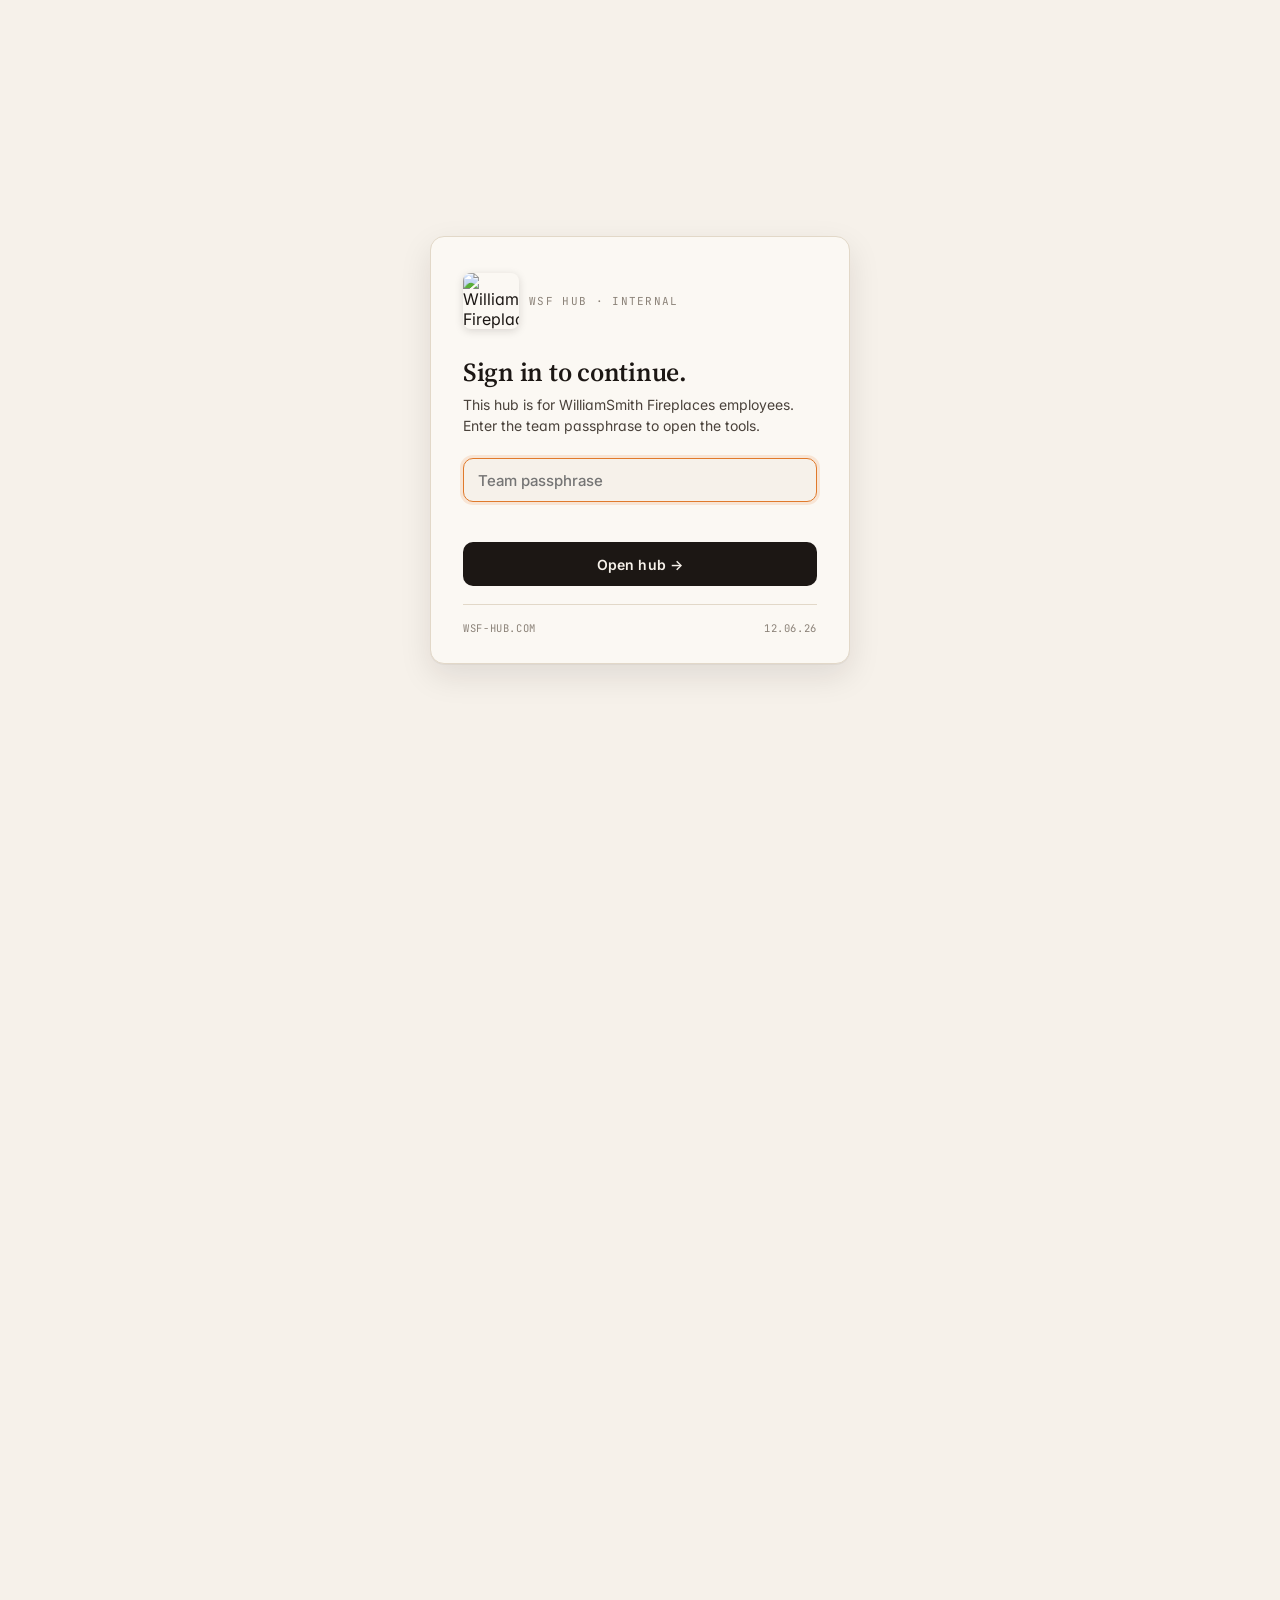
==== commit 2ecc55f6: "feat: add Chase Cover Calculator placeholder to /ask tools page - New tool card in ask.html linking " ====
--- a/templates/ask.html
+++ b/templates/ask.html
@@ -1082,6 +1082,24 @@
           </ul>
         </div>
 
+        <a class="tool-card" href="/chase-cover-calculator">
+          <div class="tool-icon">
+            <svg width="20" height="20" viewBox="0 0 24 24" fill="none" stroke="currentColor" stroke-width="1.8" stroke-linecap="round" stroke-linejoin="round">
+              <rect x="2" y="7" width="20" height="10" rx="2"/>
+              <line x1="7"  y1="7" x2="7"  y2="11"/>
+              <line x1="12" y1="7" x2="12" y2="13"/>
+              <line x1="17" y1="7" x2="17" y2="11"/>
+              <path d="M2 7l10-4 10 4"/>
+            </svg>
+          </div>
+          <div class="tool-name">Chase Cover Calculator<span class="wip-pill">Coming Soon</span></div>
+          <div class="tool-desc">Field calculator for measuring and ordering chimney chase covers.</div>
+          <div class="tool-foot">
+            <span>chase cover · dimensions &amp; ordering</span>
+            <span class="arrow">→</span>
+          </div>
+        </a>
+
         <div class="tool-card tool-card-brainstorm" aria-label="Brainstorming">
           <div class="tool-icon">
             <svg width="20" height="20" viewBox="0 0 24 24" fill="none" stroke="currentColor" stroke-width="1.8" stroke-linecap="round" stroke-linejoin="round">
